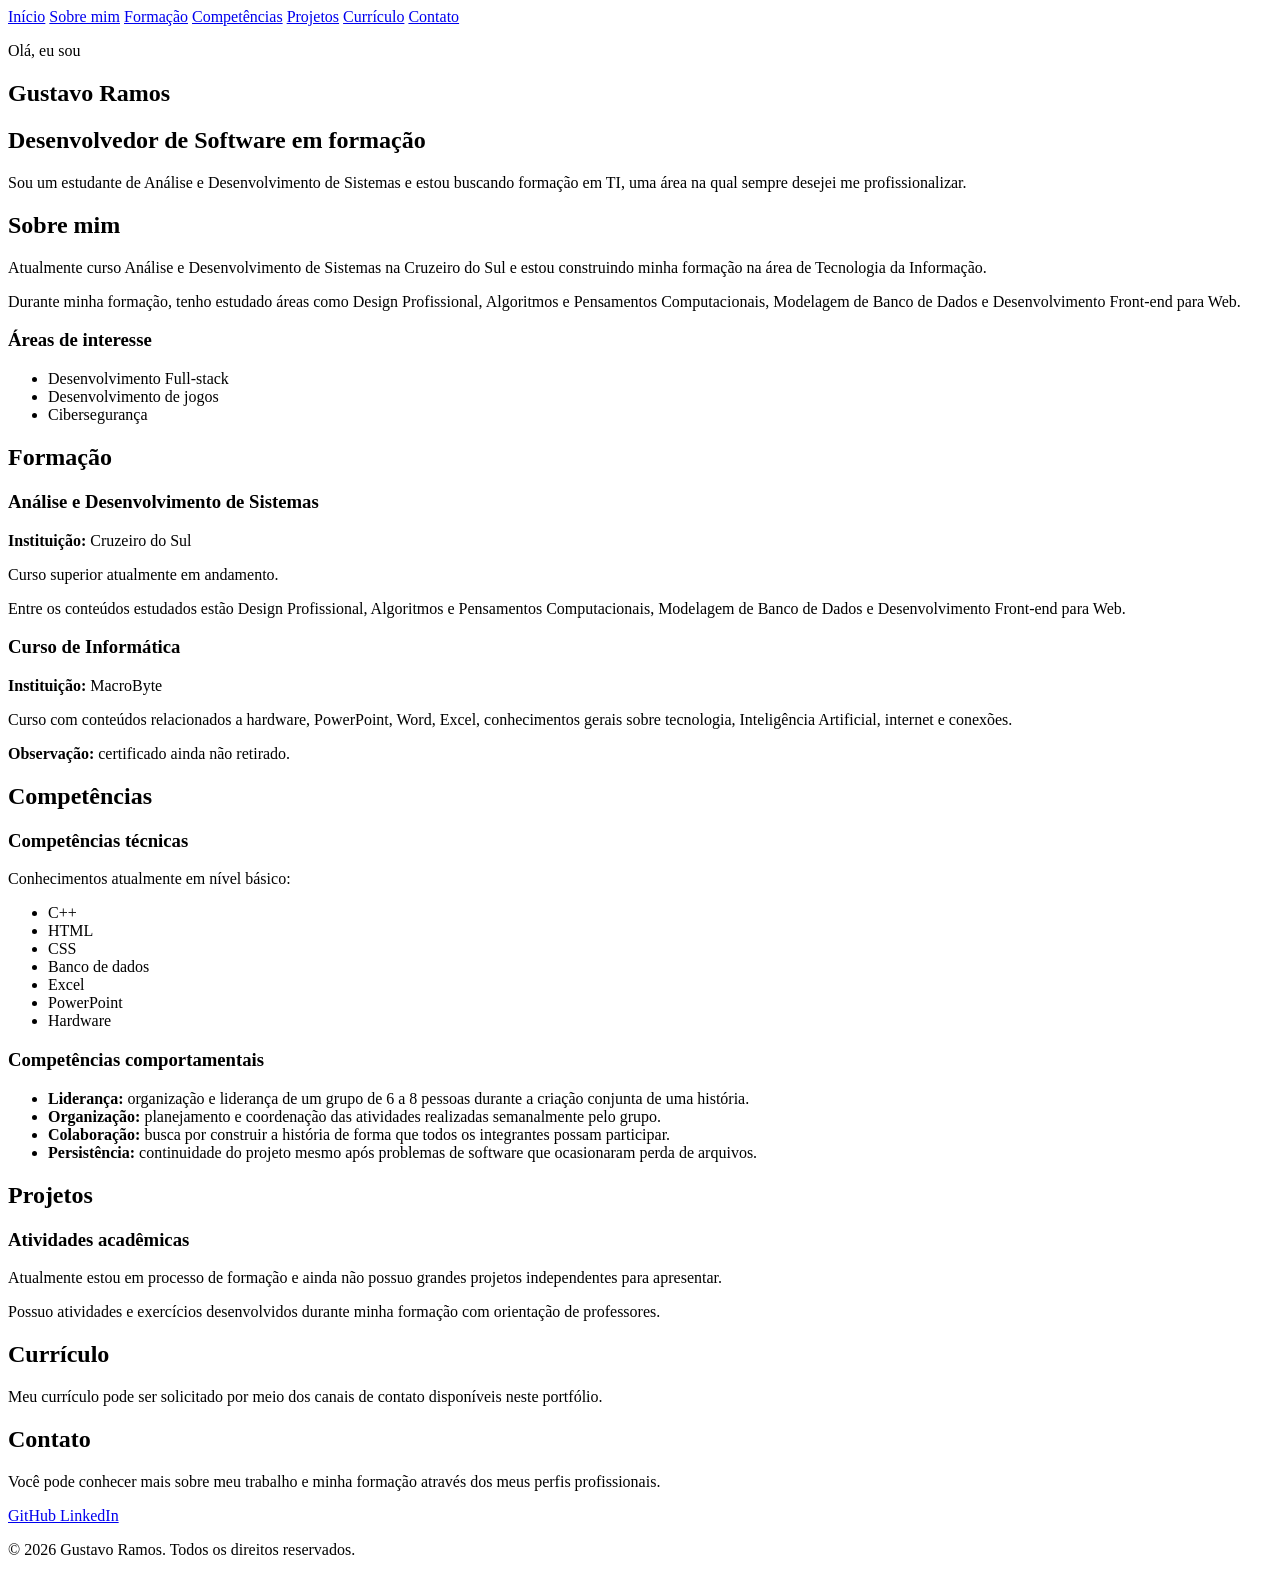
==== index.html @ 6d6c0bb1 "movendo index.html movendo index.html para raiz do repositório." ====
<!DOCTYPE html>
<html lang="pt-BR">
<head>
    <meta charset="UTF-8">

    <!-- Configuração para dispositivos móveis -->
    <meta name="viewport" content="width=device-width, initial-scale=1.0">

    <meta
        name="description"
        content="Portfólio profissional de Gustavo Ramos, Desenvolvedor de Software em formação."
    >

    <title>Gustavo Ramos | Desenvolvedor de Software em formação</title>

    <!-- Folha de estilos externa -->
    <link rel="stylesheet" href="style.css">
</head>

<body>

    <!-- Cabeçalho e navegação principal -->
    <header id="inicio">
        <nav aria-label="Navegação principal">
            <a href="#inicio">Início</a>
            <a href="#sobre">Sobre mim</a>
            <a href="#formacao">Formação</a>
            <a href="#competencias">Competências</a>
            <a href="#projetos">Projetos</a>
            <a href="#curriculo">Currículo</a>
            <a href="#contato">Contato</a>
        </nav>

        <!-- Apresentação principal -->
        <section>
            <p>Olá, eu sou</p>

            <h1>Gustavo Ramos</h1>

            <h2>Desenvolvedor de Software em formação</h2>

            <p>
                Sou um estudante de Análise e Desenvolvimento de Sistemas
                e estou buscando formação em TI, uma área na qual sempre
                desejei me profissionalizar.
            </p>
        </section>
    </header>

    <main>

        <!-- Sobre mim -->
        <section id="sobre">
            <h2>Sobre mim</h2>

            <p>
                Atualmente curso Análise e Desenvolvimento de Sistemas na
                Cruzeiro do Sul e estou construindo minha formação na área
                de Tecnologia da Informação.
            </p>

            <p>
                Durante minha formação, tenho estudado áreas como Design
                Profissional, Algoritmos e Pensamentos Computacionais,
                Modelagem de Banco de Dados e Desenvolvimento Front-end
                para Web.
            </p>

            <article>
                <h3>Áreas de interesse</h3>

                <ul>
                    <li>Desenvolvimento Full-stack</li>
                    <li>Desenvolvimento de jogos</li>
                    <li>Cibersegurança</li>
                </ul>
            </article>
        </section>

        <!-- Formação acadêmica e curso complementar -->
        <section id="formacao">
            <h2>Formação</h2>

            <article>
                <h3>Análise e Desenvolvimento de Sistemas</h3>

                <p>
                    <strong>Instituição:</strong> Cruzeiro do Sul
                </p>

                <p>
                    Curso superior atualmente em andamento.
                </p>

                <p>
                    Entre os conteúdos estudados estão Design Profissional,
                    Algoritmos e Pensamentos Computacionais, Modelagem de
                    Banco de Dados e Desenvolvimento Front-end para Web.
                </p>
            </article>

            <article>
                <h3>Curso de Informática</h3>

                <p>
                    <strong>Instituição:</strong> MacroByte
                </p>

                <p>
                    Curso com conteúdos relacionados a hardware, PowerPoint,
                    Word, Excel, conhecimentos gerais sobre tecnologia,
                    Inteligência Artificial, internet e conexões.
                </p>

                <!-- O certificado ainda não foi retirado. -->
                <p>
                    <strong>Observação:</strong> certificado ainda não retirado.
                </p>
            </article>
        </section>

        <!-- Competências -->
        <section id="competencias">
            <h2>Competências</h2>

            <!-- Competências técnicas -->
            <article>
                <h3>Competências técnicas</h3>

                <p>
                    Conhecimentos atualmente em nível básico:
                </p>

                <ul>
                    <li>C++</li>
                    <li>HTML</li>
                    <li>CSS</li>
                    <li>Banco de dados</li>
                    <li>Excel</li>
                    <li>PowerPoint</li>
                    <li>Hardware</li>
                </ul>
            </article>

            <!-- Competências comportamentais -->
            <article>
                <h3>Competências comportamentais</h3>

                <ul>
                    <li>
                        <strong>Liderança:</strong>
                        organização e liderança de um grupo de 6 a 8 pessoas
                        durante a criação conjunta de uma história.
                    </li>

                    <li>
                        <strong>Organização:</strong>
                        planejamento e coordenação das atividades realizadas
                        semanalmente pelo grupo.
                    </li>

                    <li>
                        <strong>Colaboração:</strong>
                        busca por construir a história de forma que todos
                        os integrantes possam participar.
                    </li>

                    <li>
                        <strong>Persistência:</strong>
                        continuidade do projeto mesmo após problemas de
                        software que ocasionaram perda de arquivos.
                    </li>
                </ul>
            </article>
        </section>

        <!-- Projetos -->
        <section id="projetos">
            <h2>Projetos</h2>

            <article>
                <h3>Atividades acadêmicas</h3>

                <p>
                    Atualmente estou em processo de formação e ainda não
                    possuo grandes projetos independentes para apresentar.
                </p>

                <p>
                    Possuo atividades e exercícios desenvolvidos durante
                    minha formação com orientação de professores.
                </p>

                <!--
                    PERSONALIZAÇÃO:
                    Adicionar aqui projetos acadêmicos reais quando houver
                    informações suficientes para apresentá-los.
                -->

                <!--
                    Informações futuras:
                    - Nome do projeto
                    - Objetivo
                    - Problema
                    - Tecnologias utilizadas
                    - Participação
                    - Resultados ou aprendizagens
                    - Link
                    - Imagem
                -->
            </article>
        </section>

        <!-- Currículo -->
        <section id="curriculo">
            <h2>Currículo</h2>

            <p>
                Meu currículo pode ser solicitado por meio dos canais de
                contato disponíveis neste portfólio.
            </p>

            <!--
                PERSONALIZAÇÃO FUTURA:
                Caso um currículo em PDF seja disponibilizado, adicionar
                aqui um link para assets/curriculo.pdf.
            -->
        </section>

        <!-- Contato -->
        <section id="contato">
            <h2>Contato</h2>

            <p>
                Você pode conhecer mais sobre meu trabalho e minha formação
                através dos meus perfis profissionais.
            </p>

            <div>
                <a
                    href="https://github.com/KoguSan"
                    target="_blank"
                    rel="noopener noreferrer"
                    aria-label="Acessar o GitHub de Gustavo Ramos"
                >
                    GitHub
                </a>

                <a
                    href="https://www.linkedin.com/in/kogu-san-00a775431"
                    target="_blank"
                    rel="noopener noreferrer"
                    aria-label="Acessar o LinkedIn de Gustavo Ramos"
                >
                    LinkedIn
                </a>
            </div>
        </section>

    </main>

    <!-- Rodapé -->
    <footer>
        <p>
            &copy; 2026 Gustavo Ramos. Todos os direitos reservados.
        </p>
    </footer>

</body>
</html>
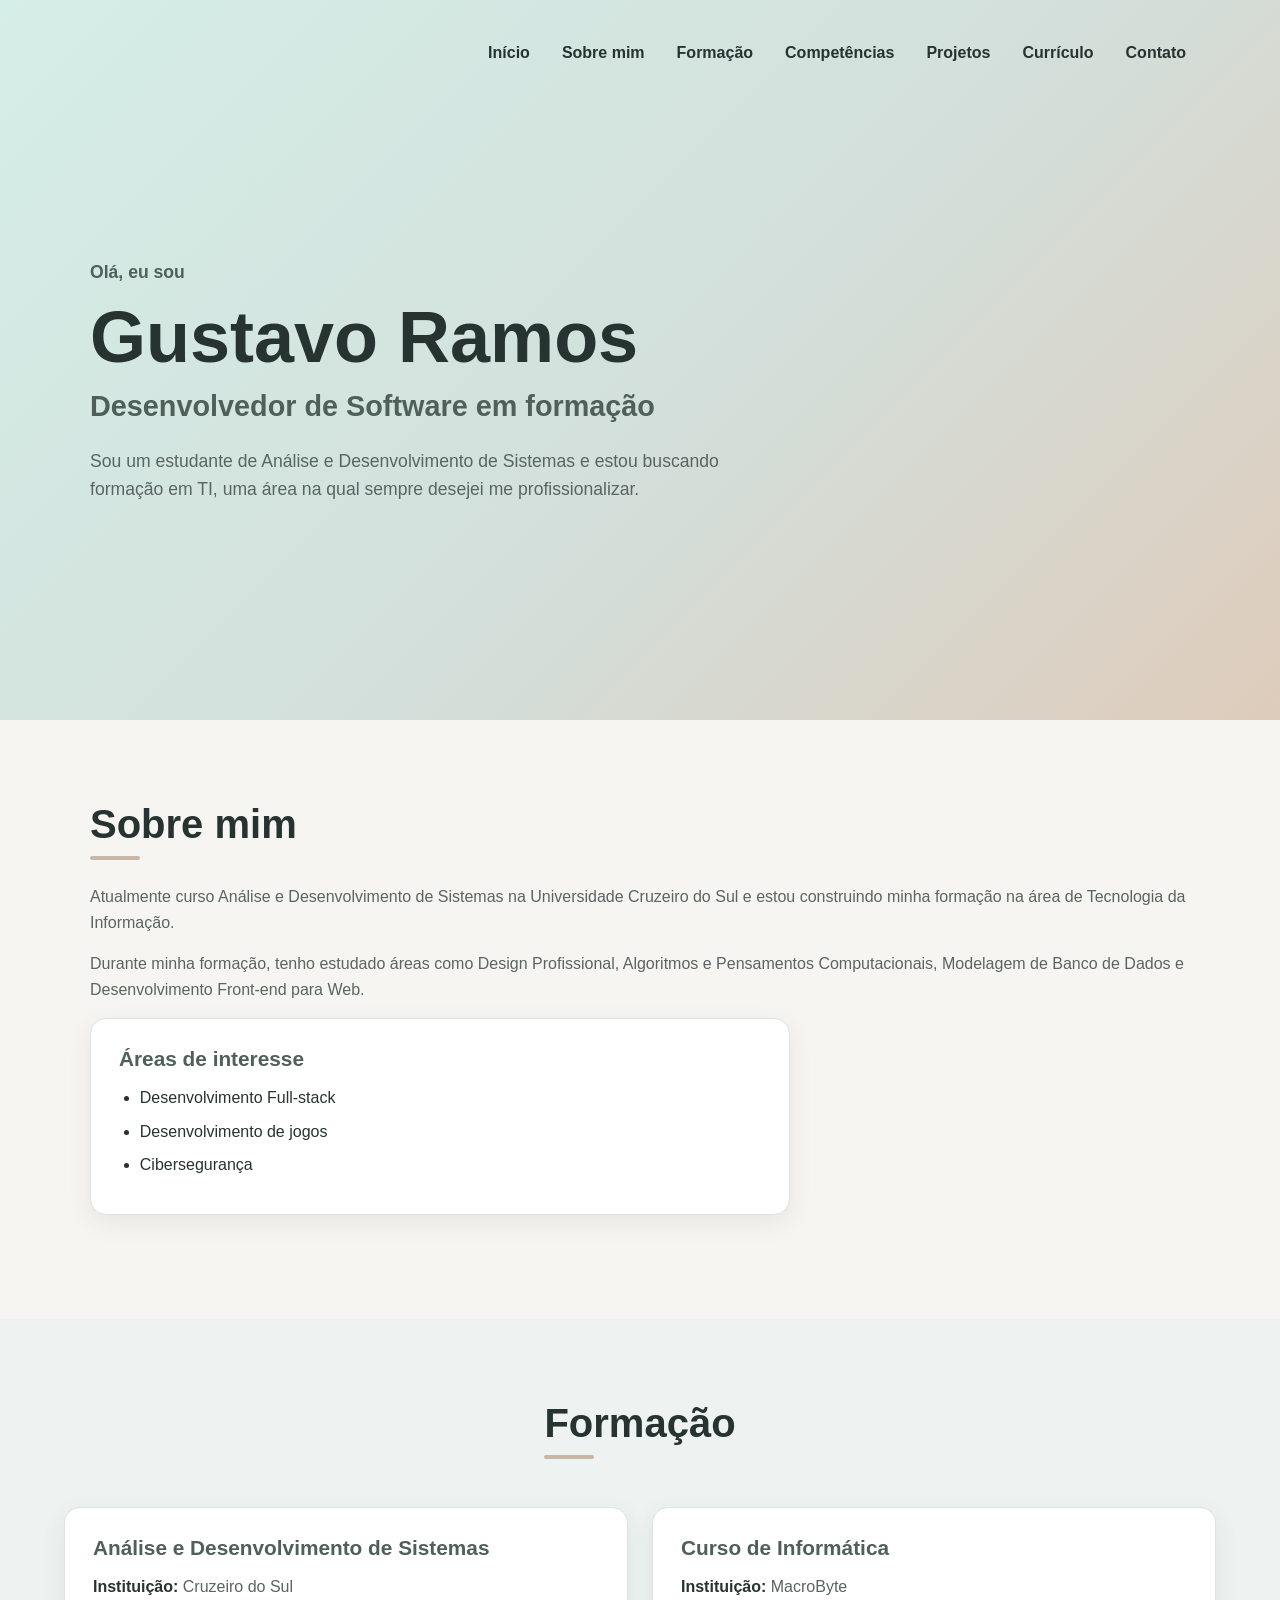
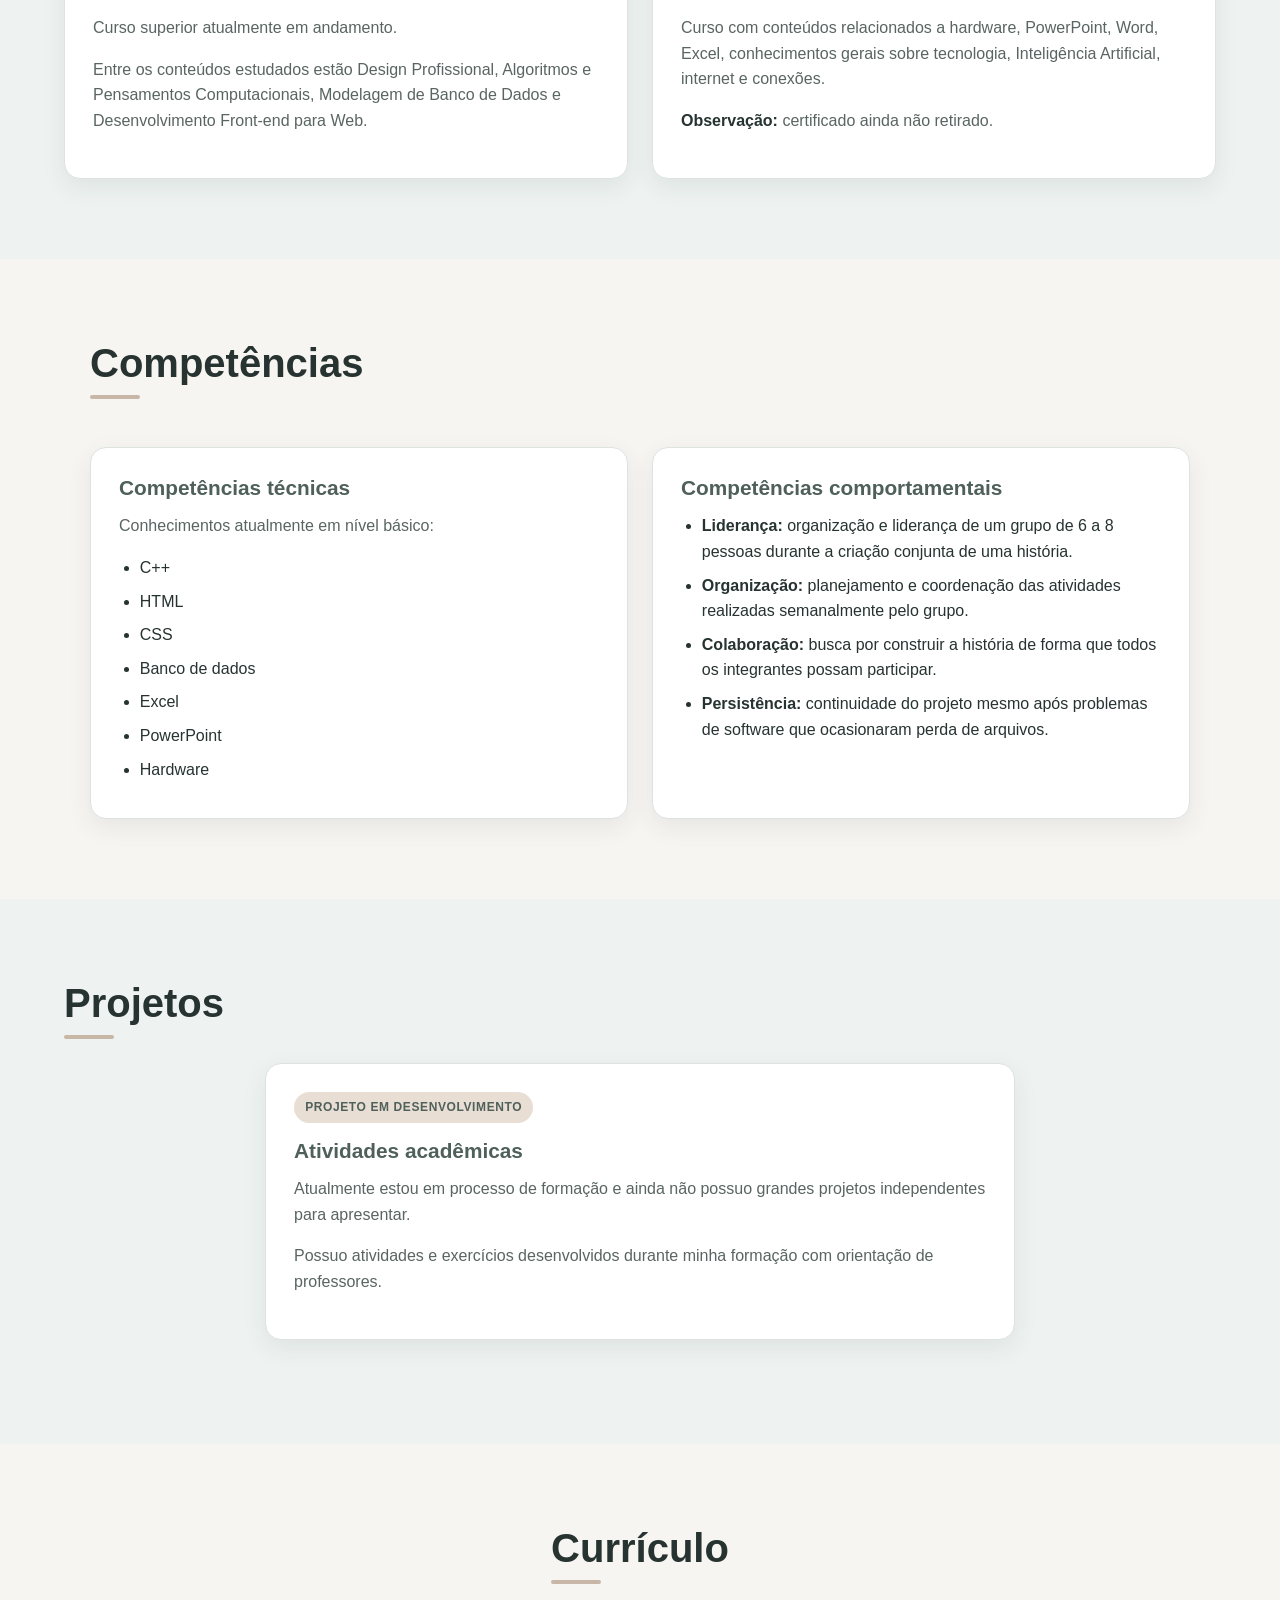
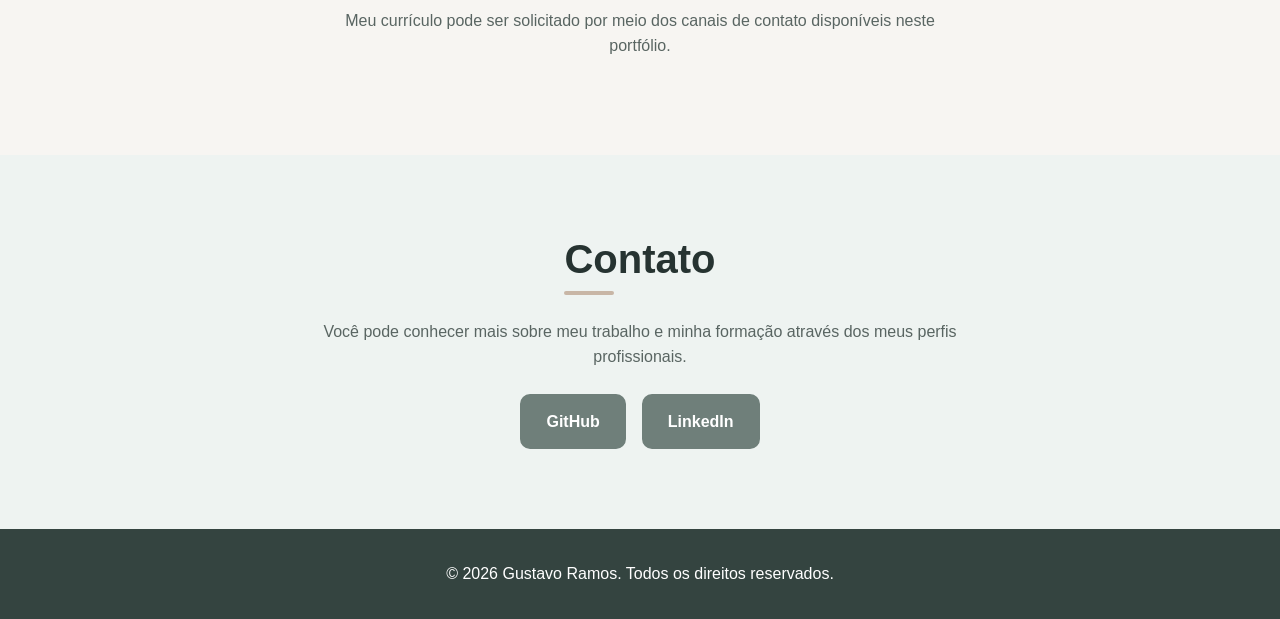
==== commit 1eac09fb: "Atualização de texto no index.html Atualização simples de texto no index.html" ====
--- a/index.html
+++ b/index.html
@@ -55,7 +55,7 @@
 
             <p>
                 Atualmente curso Análise e Desenvolvimento de Sistemas na
-                Cruzeiro do Sul e estou construindo minha formação na área
+                Universidade Cruzeiro do Sul e estou construindo minha formação na área
                 de Tecnologia da Informação.
             </p>
 
--- a/style.css
+++ b/style.css
@@ -0,0 +1,648 @@
+/* =========================================================
+   PORTFÓLIO PROFISSIONAL — GUSTAVO RAMOS
+   CSS3 puro
+   ========================================================= */
+
+
+/* =========================================================
+   1. VARIÁVEIS DE CORES E CONFIGURAÇÕES
+   ========================================================= */
+
+:root {
+    /* Cores principais */
+    --cor-fundo: #f7f5f2;
+    --cor-fundo-secundario: #eef3f1;
+    --cor-card: #ffffff;
+
+    --cor-principal: #6f7f7a;
+    --cor-principal-escura: #4f605b;
+    --cor-destaque: #c8b6a6;
+
+    /* Textos */
+    --cor-texto: #263331;
+    --cor-texto-secundario: #596562;
+    --cor-texto-claro: #ffffff;
+
+    /* Bordas e detalhes */
+    --cor-borda: #dce3e0;
+    --cor-foco: #4f605b;
+
+    /* Sombras */
+    --sombra-card: 0 8px 24px rgba(38, 51, 49, 0.08);
+
+    /* Espaçamentos */
+    --espacamento-secao: 5rem;
+    --largura-maxima: 1100px;
+
+    /* Bordas */
+    --raio-card: 16px;
+    --raio-botao: 10px;
+}
+
+
+/* =========================================================
+   2. RESET BÁSICO
+   ========================================================= */
+
+* {
+    margin: 0;
+    padding: 0;
+    box-sizing: border-box;
+}
+
+html {
+    scroll-behavior: smooth;
+}
+
+body {
+    font-family: Arial, Helvetica, sans-serif;
+    background-color: var(--cor-fundo);
+    color: var(--cor-texto);
+    line-height: 1.6;
+}
+
+
+/* =========================================================
+   3. ELEMENTOS GERAIS
+   ========================================================= */
+
+h1,
+h2,
+h3 {
+    line-height: 1.2;
+}
+
+h1 {
+    font-size: clamp(2.5rem, 6vw, 4.5rem);
+}
+
+h2 {
+    font-size: clamp(1.8rem, 4vw, 2.5rem);
+    margin-bottom: 1.5rem;
+}
+
+h3 {
+    font-size: 1.3rem;
+    margin-bottom: 0.8rem;
+}
+
+p {
+    color: var(--cor-texto-secundario);
+    margin-bottom: 1rem;
+}
+
+a {
+    color: inherit;
+}
+
+
+/* =========================================================
+   4. ACESSIBILIDADE — FOCO DO TECLADO
+   ========================================================= */
+
+a:focus-visible {
+    outline: 3px solid var(--cor-foco);
+    outline-offset: 4px;
+    border-radius: 4px;
+}
+
+
+/* =========================================================
+   5. CABEÇALHO
+   ========================================================= */
+
+header {
+    background:
+        linear-gradient(
+            135deg,
+            #d5eee7 0%,
+            #d3dfdb 55%,
+            #deccbb 100%
+        );
+
+    min-height: 80vh;
+    padding: 1.5rem 5%;
+    display: flex;
+    flex-direction: column;
+}
+
+
+/* =========================================================
+   6. MENU DE NAVEGAÇÃO
+   ========================================================= */
+
+nav {
+    width: 100%;
+    max-width: var(--largura-maxima);
+    margin: 0 auto;
+
+    display: flex;
+    justify-content: flex-end;
+    align-items: center;
+    gap: 1.5rem;
+
+    padding: 0.5rem 0;
+}
+
+nav a {
+    text-decoration: none;
+    color: var(--cor-texto);
+    font-weight: 600;
+
+    padding: 0.5rem 0.25rem;
+
+    transition:
+        color 0.2s ease,
+        transform 0.2s ease;
+}
+
+nav a:hover {
+    color: var(--cor-principal-escura);
+    transform: translateY(-2px);
+}
+
+
+/* =========================================================
+   7. APRESENTAÇÃO PRINCIPAL
+   ========================================================= */
+
+header > section {
+    width: 100%;
+    max-width: var(--largura-maxima);
+
+    margin: auto;
+
+    padding: 5rem 0;
+}
+
+header > section > p:first-child {
+    color: var(--cor-principal-escura);
+    font-size: 1.1rem;
+    font-weight: 700;
+    margin-bottom: 0.5rem;
+}
+
+header h1 {
+    color: var(--cor-texto);
+    margin-bottom: 0.5rem;
+}
+
+header h2 {
+    color: var(--cor-principal-escura);
+    font-size: clamp(1.3rem, 3vw, 1.8rem);
+    font-weight: 600;
+    margin-bottom: 1.5rem;
+}
+
+header section > p:last-child {
+    max-width: 650px;
+    font-size: 1.1rem;
+}
+
+
+/* =========================================================
+   8. CONTEÚDO PRINCIPAL
+   ========================================================= */
+
+main {
+    width: 100%;
+}
+
+main > section {
+    width: 90%;
+    max-width: var(--largura-maxima);
+
+    margin: 0 auto;
+    padding: var(--espacamento-secao) 0;
+}
+
+main > section:nth-child(even) {
+    width: 100%;
+    max-width: none;
+
+    padding-left: 5%;
+    padding-right: 5%;
+
+    background-color: var(--cor-fundo-secundario);
+}
+
+main > section:nth-child(even) > * {
+    max-width: var(--largura-maxima);
+    margin-left: auto;
+    margin-right: auto;
+}
+
+
+/* =========================================================
+   9. TÍTULOS DAS SEÇÕES
+   ========================================================= */
+
+main > section > h2 {
+    position: relative;
+    display: inline-block;
+}
+
+main > section > h2::after {
+    content: "";
+
+    display: block;
+
+    width: 50px;
+    height: 4px;
+
+    margin-top: 0.5rem;
+
+    background-color: var(--cor-destaque);
+    border-radius: 10px;
+}
+
+
+/* =========================================================
+   10. LISTAS
+   ========================================================= */
+
+ul {
+    padding-left: 1.3rem;
+}
+
+li {
+    margin-bottom: 0.5rem;
+}
+
+
+/* =========================================================
+   11. CARDS
+   ========================================================= */
+
+article {
+    background-color: var(--cor-card);
+
+    border: 1px solid var(--cor-borda);
+    border-radius: var(--raio-card);
+
+    padding: 1.75rem;
+
+    box-shadow: var(--sombra-card);
+
+    margin-bottom: 1.5rem;
+
+    transition:
+        transform 0.25s ease,
+        box-shadow 0.25s ease;
+}
+
+article:hover {
+    transform: translateY(-4px);
+    box-shadow: 0 12px 30px rgba(38, 51, 49, 0.12);
+}
+
+article h3 {
+    color: var(--cor-principal-escura);
+}
+
+article strong {
+    color: var(--cor-texto);
+}
+
+
+/* =========================================================
+   12. COMPETÊNCIAS
+   ========================================================= */
+
+/*
+   Grid para organizar as informações em diferentes
+   tamanhos de tela.
+*/
+
+#competencias {
+    display: grid;
+    grid-template-columns: 1fr;
+    gap: 1.5rem;
+}
+
+#competencias > h2 {
+    grid-column: 1 / -1;
+}
+
+#competencias article {
+    margin-bottom: 0;
+}
+
+
+/* =========================================================
+   13. PROJETOS
+   ========================================================= */
+
+#projetos article {
+    max-width: 750px;
+}
+
+#projetos article::before {
+    content: "PROJETO EM DESENVOLVIMENTO";
+
+    display: inline-block;
+
+    margin-bottom: 1rem;
+
+    padding: 0.35rem 0.7rem;
+
+    border-radius: 20px;
+
+    background-color: #e8ded4;
+    color: var(--cor-principal-escura);
+
+    font-size: 0.75rem;
+    font-weight: 700;
+    letter-spacing: 0.05em;
+}
+
+
+/* =========================================================
+   14. CURRÍCULO
+   ========================================================= */
+
+#curriculo {
+    text-align: center;
+}
+
+#curriculo p {
+    max-width: 650px;
+    margin-left: auto;
+    margin-right: auto;
+}
+
+
+/* =========================================================
+   15. CONTATO
+   ========================================================= */
+
+#contato {
+    text-align: center;
+}
+
+#contato p {
+    max-width: 650px;
+    margin-left: auto;
+    margin-right: auto;
+}
+
+#contato > div {
+    display: flex;
+
+    justify-content: center;
+    align-items: center;
+
+    gap: 1rem;
+
+    flex-wrap: wrap;
+
+    margin-top: 1.5rem;
+}
+
+
+/* =========================================================
+   16. BOTÕES
+   ========================================================= */
+
+#contato a {
+    display: inline-block;
+
+    background-color: var(--cor-principal);
+    color: var(--cor-texto-claro);
+
+    text-decoration: none;
+
+    padding: 0.8rem 1.5rem;
+
+    border-radius: var(--raio-botao);
+
+    font-weight: 700;
+
+    border: 2px solid var(--cor-principal);
+
+    transition:
+        background-color 0.2s ease,
+        border-color 0.2s ease,
+        transform 0.2s ease;
+}
+
+#contato a:hover {
+    background-color: var(--cor-principal-escura);
+    border-color: var(--cor-principal-escura);
+
+    transform: translateY(-2px);
+}
+
+
+/* =========================================================
+   17. RODAPÉ
+   ========================================================= */
+
+footer {
+    background-color: #344440;
+
+    color: var(--cor-texto-claro);
+
+    text-align: center;
+
+    padding: 2rem 5%;
+}
+
+footer p {
+    color: #ffffff;
+    margin: 0;
+}
+
+
+/* =========================================================
+   18. RESPONSIVIDADE — TABLETS
+   ========================================================= */
+
+@media (min-width: 700px) {
+
+    #competencias {
+        grid-template-columns: repeat(2, 1fr);
+    }
+
+    #sobre article {
+        max-width: 700px;
+    }
+
+    #formacao {
+        display: grid;
+        grid-template-columns: repeat(2, 1fr);
+        gap: 1.5rem;
+    }
+
+    #formacao > h2 {
+        grid-column: 1 / -1;
+    }
+
+    #formacao article {
+        margin-bottom: 0;
+    }
+}
+
+
+/* =========================================================
+   19. RESPONSIVIDADE — CELULARES
+   ========================================================= */
+
+@media (max-width: 699px) {
+
+    header {
+        min-height: auto;
+        padding: 1rem 5%;
+    }
+
+    nav {
+        justify-content: center;
+
+        flex-wrap: wrap;
+
+        gap: 0.7rem 1rem;
+    }
+
+    nav a {
+        font-size: 0.9rem;
+    }
+
+    header > section {
+        padding: 4rem 0;
+    }
+
+    main > section {
+        width: 90%;
+        padding: 4rem 0;
+    }
+
+    main > section:nth-child(even) {
+        padding-left: 5%;
+        padding-right: 5%;
+    }
+
+    article {
+        padding: 1.4rem;
+    }
+
+    #contato > div {
+        flex-direction: column;
+    }
+
+    #contato a {
+        width: min(100%, 250px);
+    }
+}
+
+
+/* =========================================================
+   20. REDUÇÃO DE MOVIMENTO
+   ========================================================= */
+
+/*
+   Respeita a preferência do usuário por menos movimento
+   quando essa configuração estiver ativada no sistema.
+*/
+
+@media (prefers-reduced-motion: reduce) {
+
+    html {
+        scroll-behavior: auto;
+    }
+
+    *,
+    *::before,
+    *::after {
+        transition-duration: 0.01ms !important;
+        animation-duration: 0.01ms !important;
+        animation-iteration-count: 1 !important;
+    }
+}
+
+/* Melhorias para celulares */
+@media (max-width: 699px) {
+
+    /* Evita que o espaçamento horizontal prejudique a leitura */
+    body {
+        font-size: 16px;
+        line-height: 1.7;
+    }
+
+    /* Cabeçalho mais compacto */
+    header {
+        min-height: auto;
+        padding: 1rem 1.25rem 3rem;
+    }
+
+    header section {
+        padding-top: 2.5rem;
+        padding-bottom: 1rem;
+    }
+
+    header h1 {
+        font-size: clamp(2rem, 9vw, 3rem);
+        line-height: 1.15;
+        overflow-wrap: break-word;
+    }
+
+    header h2 {
+        font-size: clamp(1.2rem, 5vw, 1.6rem);
+        line-height: 1.4;
+    }
+
+    /* Menu flexível, com links em várias linhas */
+    nav {
+        display: flex;
+        flex-wrap: wrap;
+        justify-content: center;
+        gap: 0.5rem;
+    }
+
+    nav a {
+        display: inline-block;
+        padding: 0.5rem 0.65rem;
+        font-size: 0.9rem;
+    }
+
+    /* Menos espaço desperdiçado entre as seções */
+    main section {
+        padding: 2.5rem 1.25rem;
+    }
+
+    /* Títulos adaptáveis à largura da tela */
+    main section > h2 {
+        font-size: clamp(1.5rem, 6vw, 2rem);
+        line-height: 1.3;
+    }
+
+    /* Cards sem ultrapassar a largura disponível */
+    main article {
+        min-width: 0;
+        padding: 1.25rem;
+        overflow-wrap: break-word;
+    }
+
+    /* Espaçamento mais confortável nas listas */
+    main article ul {
+        padding-left: 1.25rem;
+    }
+
+    main article li {
+        margin-bottom: 0.5rem;
+    }
+
+    /* Links de contato mais fáceis de tocar */
+    #contato a {
+        display: inline-block;
+        min-height: 44px;
+        padding: 0.75rem 1rem;
+        margin: 0.25rem 0.25rem 0.25rem 0;
+        text-align: center;
+    }
+
+    /* Rodapé mais compacto */
+    footer {
+        padding: 1.5rem 1rem;
+        text-align: center;
+    }
+}
